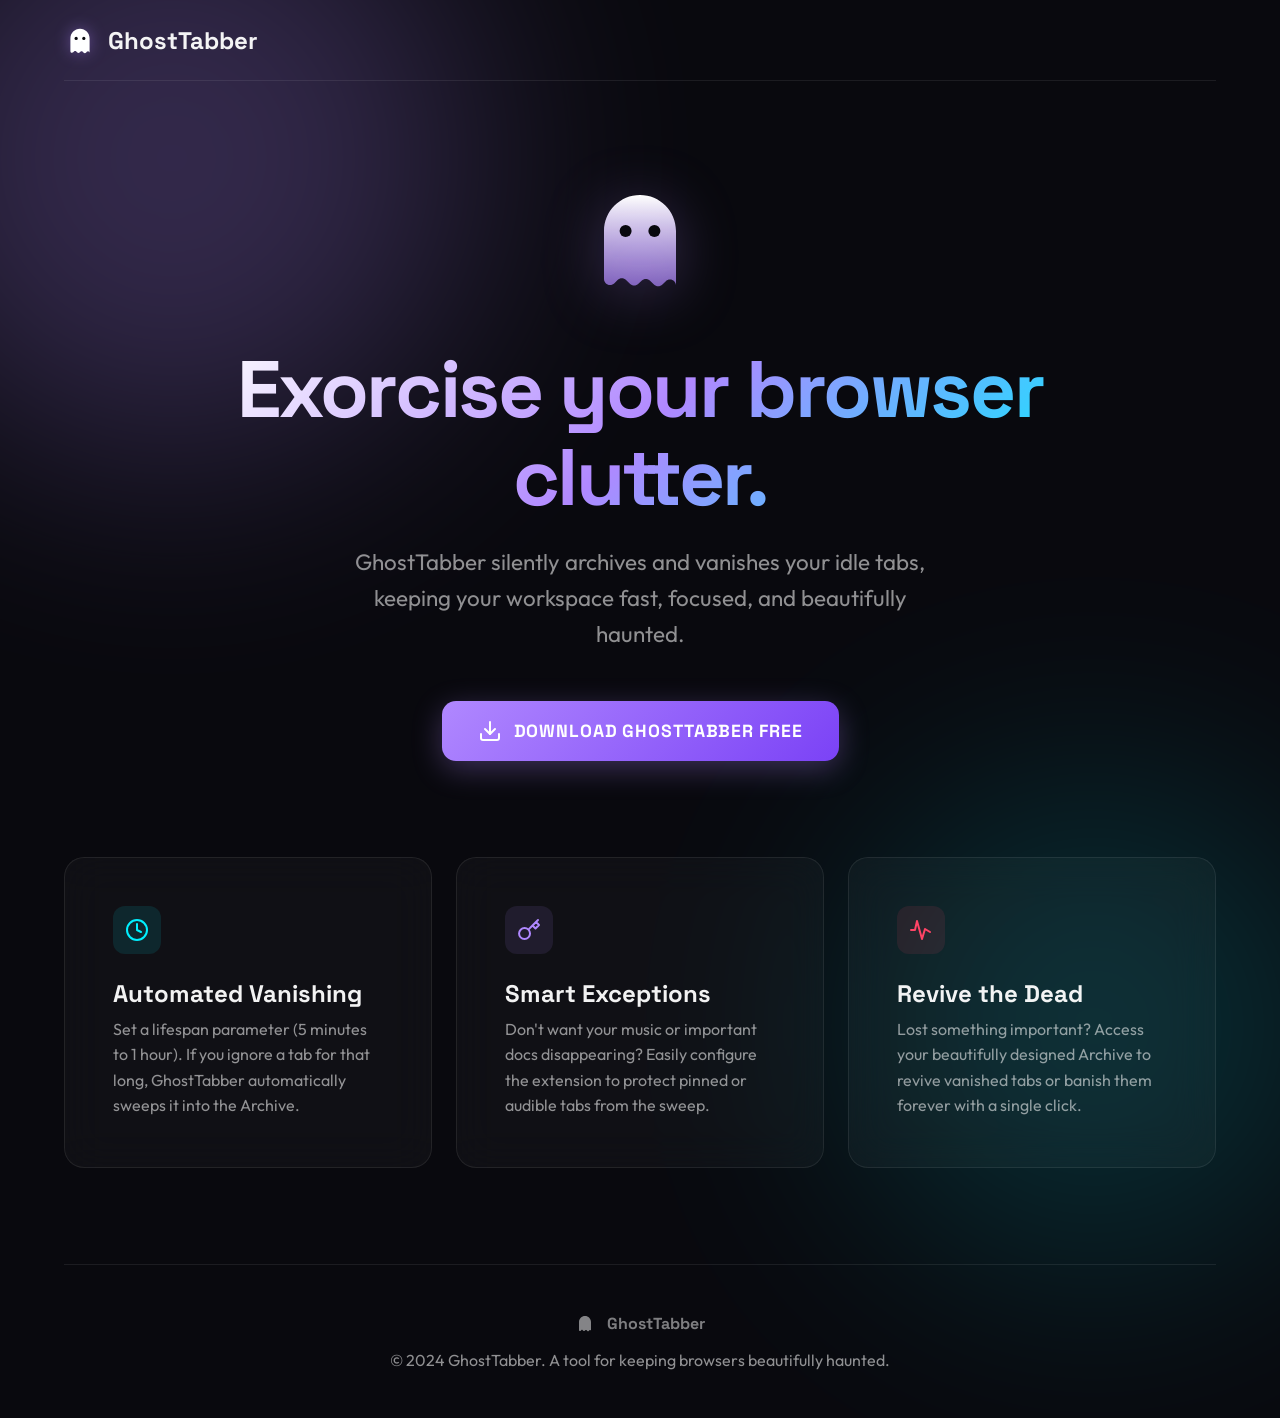
==== index.html @ ed9099f6 "initial commit" ====
<!DOCTYPE html>
<html lang="en">
<head>
    <meta charset="UTF-8">
    <meta name="viewport" content="width=device-width, initial-scale=1.0">
    <title>GhostTabber - Vanish Idle Tabs</title>
    <meta name="description" content="A beautifully eerie browser extension that automatically archives and closes inactive tabs to keep your workspace clean.">
    <link rel="preconnect" href="https://fonts.googleapis.com">
    <link rel="preconnect" href="https://fonts.gstatic.com" crossorigin>
    <link href="https://fonts.googleapis.com/css2?family=Outfit:wght@300;400;500;600&family=Space+Grotesk:wght@500;700&display=swap" rel="stylesheet">
    <style type="text/css">
        /* --- ETHEREAL DESIGN TOKENS --- */
        :root {
            --bg-void: #09090E;
            --ghost-glass: rgba(255, 255, 255, 0.03);
            --ghost-glass-hover: rgba(255, 255, 255, 0.08);
            --ghost-border: rgba(255, 255, 255, 0.08);

            --text-primary: rgba(255, 255, 255, 0.95);
            --text-secondary: rgba(255, 255, 255, 0.55);

            --glow-purple: #B088FF;
            --glow-cyan: #00F0FF;

            --space-xs: 0.5rem;
            --space-sm: 1rem;
            --space-md: 1.5rem;
            --space-lg: 3rem;
            --space-xl: 6rem;

            --transition-bounce: 0.4s cubic-bezier(0.175, 0.885, 0.32, 1.275);
            --transition-smooth: 0.3s ease;
        }

        /* --- BASE STYLES --- */
        * { box-sizing: border-box; margin: 0; padding: 0; }

        body {
            font-family: 'Outfit', sans-serif;
            background-color: var(--bg-void);
            color: var(--text-primary);
            min-height: 100vh;
            position: relative;
            overflow-x: hidden;
            -webkit-font-smoothing: antialiased;
        }

        /* --- AMBIENT BACKGROUND EFFECTS --- */
        .ambient-orb {
            position: absolute;
            border-radius: 50%;
            filter: blur(120px);
            opacity: 0.25;
            z-index: 0;
            pointer-events: none;
            animation: float-orb 15s infinite alternate ease-in-out;
        }
        .orb-1 {
            background: var(--glow-purple);
            width: 50vw; height: 50vw;
            max-width: 600px; max-height: 600px;
            top: -10%; left: -10%;
        }
        .orb-2 {
            background: var(--glow-cyan);
            width: 40vw; height: 40vw;
            max-width: 500px; max-height: 500px;
            bottom: 10%; right: -5%;
            animation-delay: -7s;
            opacity: 0.15;
        }

        @keyframes float-orb {
            0% { transform: translate(0, 0) scale(1); }
            100% { transform: translate(5vw, 5vw) scale(1.1); }
        }

        /* --- LAYOUT --- */
        .container {
            max-width: 1200px;
            margin: 0 auto;
            padding: 0 var(--space-md);
            position: relative;
            z-index: 1;
        }

        /* --- NAVBAR --- */
        nav {
            display: flex;
            justify-content: space-between;
            align-items: center;
            padding: var(--space-md) 0;
            border-bottom: 1px solid var(--ghost-border);
        }

        .logo {
            display: flex;
            align-items: center;
            gap: 12px;
            font-family: 'Space Grotesk', sans-serif;
            font-size: 1.5rem;
            font-weight: 700;
            text-decoration: none;
            color: var(--text-primary);
        }

        .logo svg {
            width: 32px;
            height: 32px;
            filter: drop-shadow(0 0 8px rgba(176, 136, 255, 0.4));
        }

        /* --- HERO SECTION --- */
        .hero {
            display: flex;
            flex-direction: column;
            align-items: center;
            text-align: center;
            padding: var(--space-xl) 0 var(--space-lg);
        }

        .hero-ghost {
            width: 120px;
            height: 120px;
            margin-bottom: var(--space-lg);
            animation: levitate 4s infinite ease-in-out;
            filter: drop-shadow(0 10px 30px rgba(176, 136, 255, 0.3));
        }

        @keyframes levitate {
            0%, 100% { transform: translateY(0); }
            50% { transform: translateY(-15px); }
        }

        .hero h1 {
            font-family: 'Space Grotesk', sans-serif;
            font-size: clamp(3rem, 8vw, 5rem);
            font-weight: 700;
            letter-spacing: -0.03em;
            line-height: 1.1;
            margin-bottom: var(--space-md);
            background: linear-gradient(135deg, #ffffff, var(--glow-purple), var(--glow-cyan));
            -webkit-background-clip: text;
            -webkit-text-fill-color: transparent;
            max-width: 900px;
        }

        .hero p {
            font-size: clamp(1.1rem, 3vw, 1.4rem);
            color: var(--text-secondary);
            max-width: 600px;
            margin-bottom: var(--space-lg);
            line-height: 1.6;
        }

        /* --- BUTTONS --- */
        .btn {
            display: inline-flex;
            align-items: center;
            justify-content: center;
            gap: 12px;
            padding: 18px 36px;
            font-family: 'Space Grotesk', sans-serif;
            font-size: 1.1rem;
            font-weight: 700;
            text-decoration: none;
            text-transform: uppercase;
            letter-spacing: 0.05em;
            border-radius: 14px;
            cursor: pointer;
            transition: var(--transition-bounce);
            outline: none;
            border: none;
        }

        .btn:active { transform: scale(0.95); }

        .btn-primary {
            background: linear-gradient(135deg, var(--glow-purple), #7b42f6);
            color: #fff;
            box-shadow: 0 8px 30px rgba(176, 136, 255, 0.3);
        }

        .btn-primary:hover {
            box-shadow: 0 12px 40px rgba(176, 136, 255, 0.5);
            transform: translateY(-4px);
        }

        .btn-secondary {
            background: var(--ghost-glass);
            border: 1px solid var(--ghost-border);
            color: var(--text-primary);
            padding: 12px 24px;
            font-size: 0.95rem;
            border-radius: 10px;
            backdrop-filter: blur(10px);
        }

        .btn-secondary:hover {
            background: var(--ghost-glass-hover);
            border-color: var(--glow-cyan);
            color: var(--glow-cyan);
        }

        /* --- FEATURES GRID --- */
        .features {
            padding: var(--space-lg) 0 var(--space-xl);
            display: grid;
            grid-template-columns: repeat(auto-fit, minmax(300px, 1fr));
            gap: var(--space-md);
        }

        .feature-card {
            background: var(--ghost-glass);
            border: 1px solid var(--ghost-border);
            border-radius: 20px;
            padding: var(--space-lg);
            backdrop-filter: blur(20px);
            -webkit-backdrop-filter: blur(20px);
            transition: var(--transition-smooth);
        }

        .feature-card:hover {
            background: var(--ghost-glass-hover);
            border-color: rgba(255, 255, 255, 0.15);
            transform: translateY(-5px);
            box-shadow: 0 15px 40px rgba(0, 0, 0, 0.3);
        }

        .feature-icon {
            width: 48px;
            height: 48px;
            margin-bottom: var(--space-md);
            color: var(--glow-cyan);
            background: rgba(0, 240, 255, 0.1);
            border-radius: 12px;
            display: flex;
            align-items: center;
            justify-content: center;
        }

        .feature-card h3 {
            font-family: 'Space Grotesk', sans-serif;
            font-size: 1.5rem;
            margin-bottom: var(--space-xs);
            color: var(--text-primary);
        }

        .feature-card p {
            color: var(--text-secondary);
            line-height: 1.6;
        }

        /* --- FOOTER --- */
        footer {
            border-top: 1px solid var(--ghost-border);
            padding: var(--space-lg) 0;
            text-align: center;
            color: var(--text-secondary);
        }

        .footer-content {
            display: flex;
            flex-direction: column;
            align-items: center;
            gap: var(--space-sm);
        }

        @media (max-width: 768px) {
            .hero { padding: var(--space-lg) 0; }
            .btn-primary { width: 100%; }
        }
    </style>
</head>
<body>

    <!-- Ambient Glow Background -->
    <div class="ambient-orb orb-1"></div>
    <div class="ambient-orb orb-2"></div>

    <div class="container">
        <!-- Navigation -->
        <nav>
            <a href="#" class="logo">
                <svg viewBox="0 0 100 100" fill="none" xmlns="http://www.w3.org/2000/svg">
                    <path d="M50 15C33.4315 15 20 28.4315 20 45V85C20 87.7614 22.2386 90 25 90C26.3807 90 27.7046 89.4518 28.6803 88.4761L31.3197 85.8368C33.2723 83.8841 36.4384 83.8841 38.391 85.8368L41.609 89.0547C43.5616 91.0074 46.7277 91.0074 48.6803 89.0547L51.3197 86.4154C53.2723 84.4628 56.4384 84.4628 58.391 86.4154L61.609 89.6333C63.5616 91.586 66.7277 91.586 68.6803 89.6333L71.3197 86.9939C72.2954 86.0182 73.6193 85.4701 75 85.4701C77.7614 85.4701 80 87.7086 80 90.4701V45C80 28.4315 66.5685 15 50 15Z" fill="#fff"/>
                    <circle cx="38" cy="45" r="5" fill="#09090E"/>
                    <circle cx="62" cy="45" r="5" fill="#09090E"/>
                </svg>
                GhostTabber
            </a>
            <!-- <a href="#install" class="btn btn-secondary">Add to Chrome</a> -->
        </nav>

        <!-- Hero Section -->
        <section class="hero">
            <svg class="hero-ghost" viewBox="0 0 100 100" fill="none" xmlns="http://www.w3.org/2000/svg">
                <path d="M50 15C33.4315 15 20 28.4315 20 45V85C20 87.7614 22.2386 90 25 90C26.3807 90 27.7046 89.4518 28.6803 88.4761L31.3197 85.8368C33.2723 83.8841 36.4384 83.8841 38.391 85.8368L41.609 89.0547C43.5616 91.0074 46.7277 91.0074 48.6803 89.0547L51.3197 86.4154C53.2723 84.4628 56.4384 84.4628 58.391 86.4154L61.609 89.6333C63.5616 91.586 66.7277 91.586 68.6803 89.6333L71.3197 86.9939C72.2954 86.0182 73.6193 85.4701 75 85.4701C77.7614 85.4701 80 87.7086 80 90.4701V45C80 28.4315 66.5685 15 50 15Z" fill="url(#ghost-grad)"/>
                <circle cx="38" cy="45" r="5" fill="#09090E"/>
                <circle cx="62" cy="45" r="5" fill="#09090E"/>
                <defs>
                    <linearGradient id="ghost-grad" x1="50" y1="15" x2="50" y2="90" gradientUnits="userSpaceOnUse">
                        <stop stop-color="#FFFFFF"/>
                        <stop offset="1" stop-color="#B088FF" stop-opacity="0.7"/>
                    </linearGradient>
                </defs>
            </svg>

            <h1>Exorcise your browser clutter.</h1>
            <p>GhostTabber silently archives and vanishes your idle tabs, keeping your workspace fast, focused, and beautifully haunted.</p>

            <a href="./ghost-tabber.zip" class="btn btn-primary" id="install" download="ghost-tabber.zip">
                <svg width="24" height="24" viewBox="0 0 24 24" fill="none" stroke="currentColor" stroke-width="2" stroke-linecap="round" stroke-linejoin="round">
                    <path d="M21 15v4a2 2 0 0 1-2 2H5a2 2 0 0 1-2-2v-4"></path>
                    <polyline points="7 10 12 15 17 10"></polyline>
                    <line x1="12" y1="15" x2="12" y2="3"></line>
                </svg>
                Download GhostTabber Free
            </a>
        </section>

        <!-- Features Grid -->
        <section class="features">
            <div class="feature-card">
                <div class="feature-icon">
                    <svg width="24" height="24" viewBox="0 0 24 24" fill="none" stroke="currentColor" stroke-width="2" stroke-linecap="round" stroke-linejoin="round">
                        <circle cx="12" cy="12" r="10"></circle>
                        <polyline points="12 6 12 12 16 14"></polyline>
                    </svg>
                </div>
                <h3>Automated Vanishing</h3>
                <p>Set a lifespan parameter (5 minutes to 1 hour). If you ignore a tab for that long, GhostTabber automatically sweeps it into the Archive.</p>
            </div>

            <div class="feature-card">
                <div class="feature-icon" style="color: var(--glow-purple); background: rgba(176, 136, 255, 0.1);">
                    <svg width="24" height="24" viewBox="0 0 24 24" fill="none" stroke="currentColor" stroke-width="2" stroke-linecap="round" stroke-linejoin="round">
                        <path d="M21 2l-2 2m-7.61 7.61a5.5 5.5 0 1 1-7.778 7.778 5.5 5.5 0 0 1 7.777-7.777zm0 0L15.5 7.5m0 0l3 3L22 7l-3-3m-3.5 3.5L19 4"></path>
                    </svg>
                </div>
                <h3>Smart Exceptions</h3>
                <p>Don't want your music or important docs disappearing? Easily configure the extension to protect pinned or audible tabs from the sweep.</p>
            </div>

            <div class="feature-card">
                <div class="feature-icon" style="color: #FF4466; background: rgba(255, 68, 102, 0.1);">
                    <svg width="24" height="24" viewBox="0 0 24 24" fill="none" stroke="currentColor" stroke-width="2" stroke-linecap="round" stroke-linejoin="round">
                        <path d="M2 12h4l2-9 5 18 3-10 5 3"></path>
                    </svg>
                </div>
                <h3>Revive the Dead</h3>
                <p>Lost something important? Access your beautifully designed Archive to revive vanished tabs or banish them forever with a single click.</p>
            </div>
        </section>

        <!-- Footer -->
        <footer>
            <div class="footer-content">
                <div class="logo">
                    <svg viewBox="0 0 100 100" fill="none" style="width: 20px; height: 20px; filter: none; opacity: 0.5;">
                        <path d="M50 15C33.4315 15 20 28.4315 20 45V85C20 87.7614 22.2386 90 25 90C26.3807 90 27.7046 89.4518 28.6803 88.4761L31.3197 85.8368C33.2723 83.8841 36.4384 83.8841 38.391 85.8368L41.609 89.0547C43.5616 91.0074 46.7277 91.0074 48.6803 89.0547L51.3197 86.4154C53.2723 84.4628 56.4384 84.4628 58.391 86.4154L61.609 89.6333C63.5616 91.586 66.7277 91.586 68.6803 89.6333L71.3197 86.9939C72.2954 86.0182 73.6193 85.4701 75 85.4701C77.7614 85.4701 80 87.7086 80 90.4701V45C80 28.4315 66.5685 15 50 15Z" fill="#fff"/>
                    </svg>
                    <span style="font-size: 1rem; opacity: 0.5;">GhostTabber</span>
                </div>
                <p>&copy; 2024 GhostTabber. A tool for keeping browsers beautifully haunted.</p>
            </div>
        </footer>
    </div>
</body>
</html>
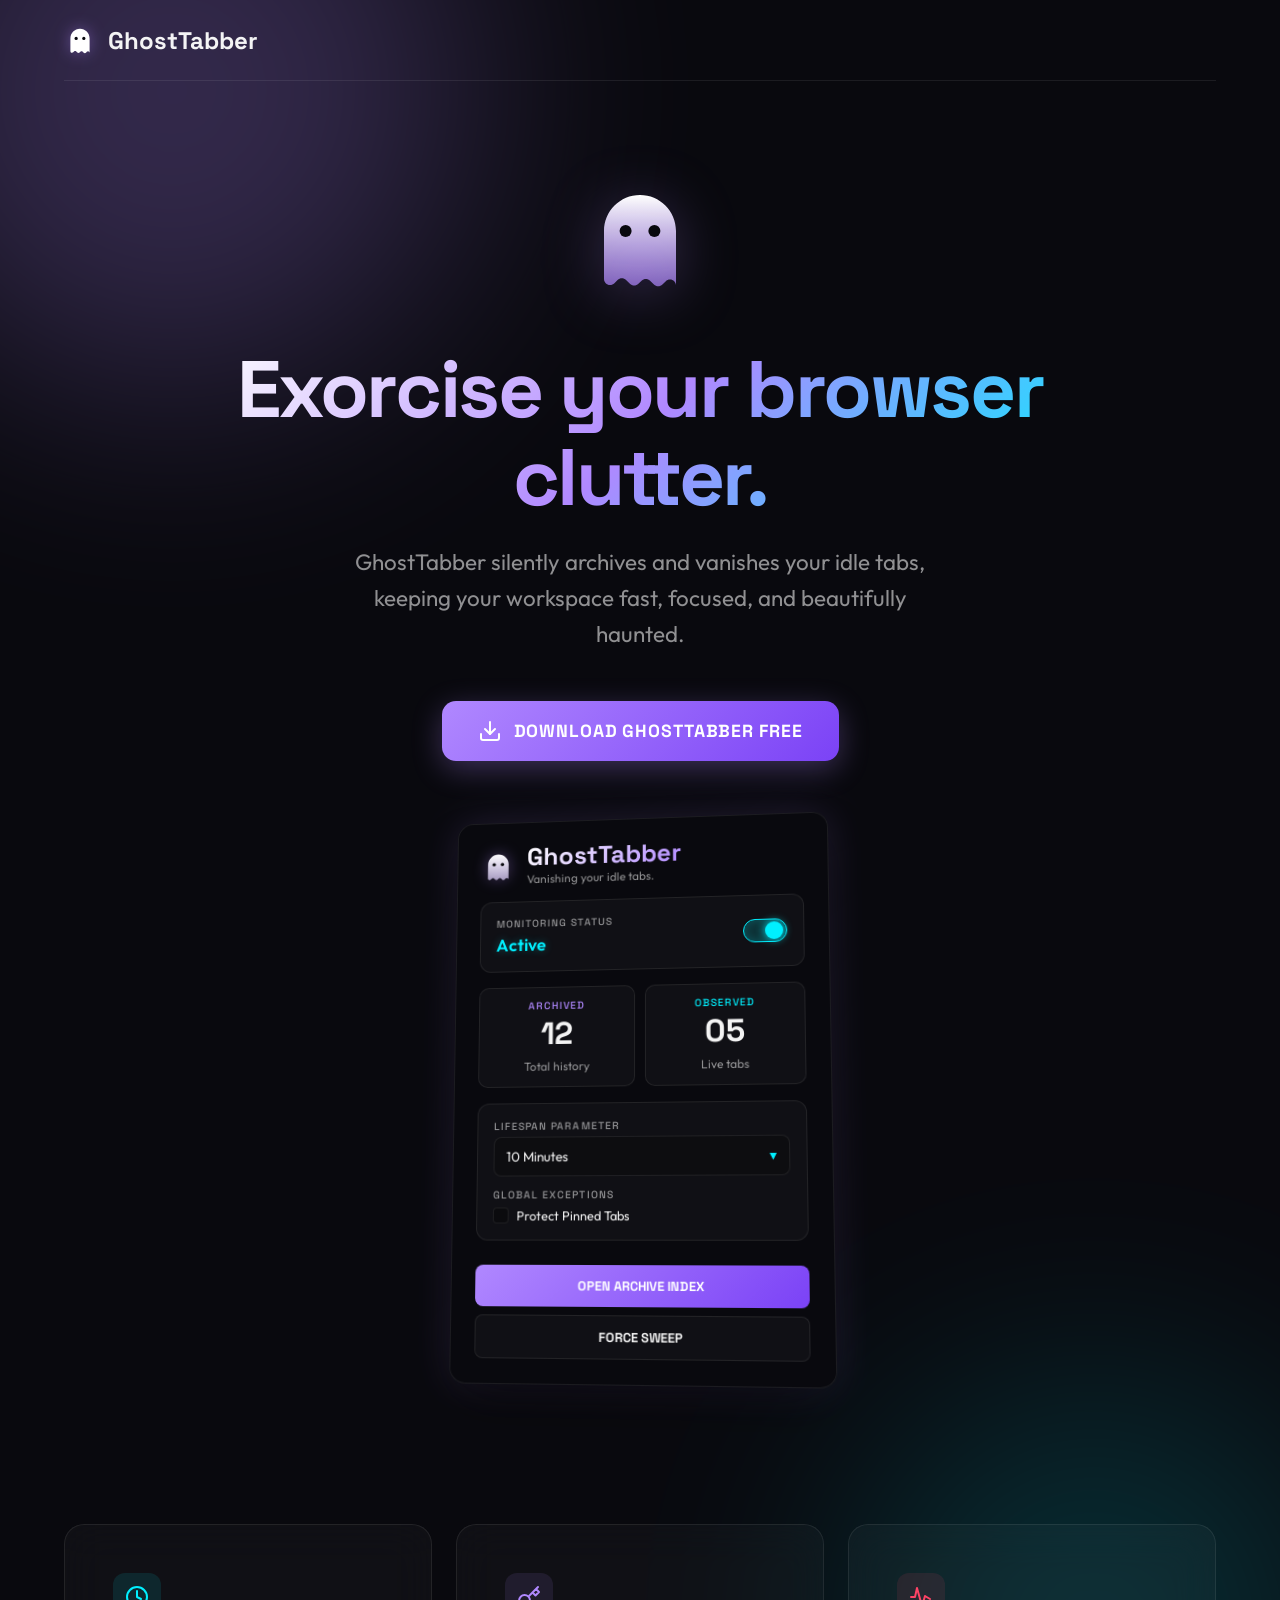
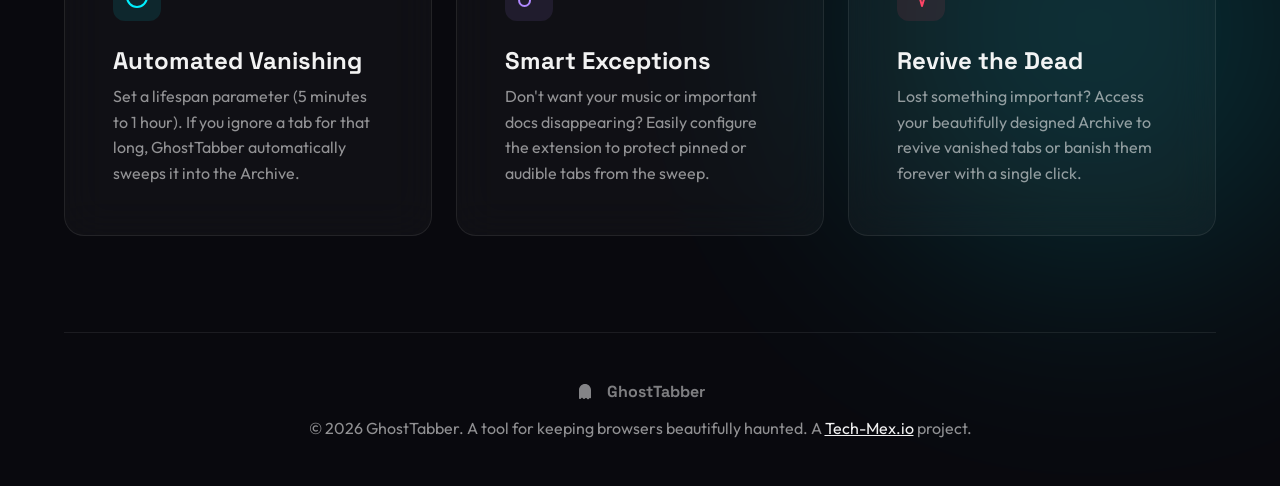
==== commit a2f3eba3: "update homepage" ====
--- a/index.html
+++ b/index.html
@@ -91,6 +91,10 @@
             align-items: center;
             padding: var(--space-md) 0;
             border-bottom: 1px solid var(--ghost-border);
+        }
+
+        a {
+            color: var(--text-primary);
         }
 
         .logo {
@@ -202,6 +206,69 @@
             color: var(--glow-cyan);
         }
 
+        /* --- PREVIEW SHOWCASE --- */
+        .preview-section {
+            display: flex;
+            justify-content: center;
+            padding: 0 0 var(--space-xl);
+            perspective: 1000px;
+        }
+
+        .mockup-wrapper {
+            position: relative;
+            transform: rotateX(5deg) rotateY(-5deg);
+            transition: transform 0.5s ease;
+            animation: float-mockup 6s infinite ease-in-out;
+        }
+
+        .mockup-wrapper:hover {
+            transform: rotateX(0) rotateY(0) scale(1.02);
+            animation-play-state: paused;
+        }
+
+        @keyframes float-mockup {
+            0%, 100% { transform: translateY(0) rotateX(4deg) rotateY(-4deg); }
+            50% { transform: translateY(-15px) rotateX(6deg) rotateY(-2deg); }
+        }
+
+        .mockup-popup {
+            width: 380px;
+            background: rgba(9, 9, 14, 0.85);
+            border: 1px solid var(--ghost-border);
+            border-radius: 16px;
+            padding: var(--space-md);
+            backdrop-filter: blur(25px);
+            -webkit-backdrop-filter: blur(25px);
+            box-shadow: 0 25px 50px -12px rgba(0, 0, 0, 0.5), 0 0 40px rgba(176, 136, 255, 0.15);
+            display: flex;
+            flex-direction: column;
+            gap: 16px;
+            text-align: left;
+        }
+
+        .mockup-header { display: flex; align-items: center; gap: 12px; }
+        .mockup-header svg { width: 36px; height: 36px; filter: drop-shadow(0 0 8px rgba(176,136,255,0.4)); }
+        .mockup-h1 { font-family: 'Space Grotesk', sans-serif; font-size: 1.6rem; font-weight: 700; background: linear-gradient(135deg, #fff, var(--glow-purple)); -webkit-background-clip: text; -webkit-text-fill-color: transparent; line-height: 1; margin-bottom: 2px;}
+        .mockup-caption { font-size: 0.75rem; color: var(--text-secondary); }
+
+        .mockup-glass-panel { background: var(--ghost-glass); border: 1px solid var(--ghost-border); border-radius: 12px; padding: 16px; }
+        .mockup-status-row { display: flex; justify-content: space-between; align-items: center; }
+
+        .mockup-label { font-family: 'Space Grotesk', sans-serif; font-size: 0.65rem; text-transform: uppercase; letter-spacing: 0.1em; color: var(--text-secondary); font-weight: 500; display: block; margin-bottom: 4px; }
+        .mockup-status-text { font-size: 1.1rem; font-weight: 600; color: var(--glow-cyan); text-shadow: 0 0 10px rgba(0,240,255,0.3); }
+
+        .mockup-stats-grid { display: grid; grid-template-columns: 1fr 1fr; gap: 10px; }
+        .mockup-stat-card { background: var(--ghost-glass); border: 1px solid var(--ghost-border); border-radius: 10px; padding: 12px; text-align: center; }
+        .mockup-stat-value { font-family: 'Space Grotesk', sans-serif; font-size: 2rem; font-weight: 700; line-height: 1; margin: 6px 0; color: var(--text-primary); }
+
+        .mockup-toggle { width: 44px; height: 24px; background: rgba(0, 240, 255, 0.15); border: 1px solid var(--glow-cyan); border-radius: 30px; position: relative; box-shadow: inset 0 0 10px rgba(0,240,255,0.2); }
+        .mockup-toggle::after { content: ''; position: absolute; right: 3px; top: 2px; width: 18px; height: 18px; background: var(--glow-cyan); border-radius: 50%; box-shadow: 0 0 10px var(--glow-cyan); }
+
+        .mockup-actions { display: flex; flex-direction: column; gap: 8px; margin-top: 8px; }
+        .mockup-btn { padding: 12px; border-radius: 8px; font-family: 'Space Grotesk', sans-serif; font-size: 0.8rem; font-weight: 700; text-transform: uppercase; text-align: center; }
+        .mockup-btn-primary { background: linear-gradient(135deg, var(--glow-purple), #7b42f6); color: #fff; }
+        .mockup-btn-secondary { background: var(--ghost-glass); border: 1px solid var(--ghost-border); color: var(--text-primary); }
+
         /* --- FEATURES GRID --- */
         .features {
             padding: var(--space-lg) 0 var(--space-xl);
@@ -309,7 +376,7 @@
             <h1>Exorcise your browser clutter.</h1>
             <p>GhostTabber silently archives and vanishes your idle tabs, keeping your workspace fast, focused, and beautifully haunted.</p>
 
-            <a href="./ghost-tabber.zip" class="btn btn-primary" id="install" download="ghost-tabber.zip">
+            <a href="./ghost-tabber.zip" download="/ghost-tabber.zip" class="btn btn-primary" id="install">
                 <svg width="24" height="24" viewBox="0 0 24 24" fill="none" stroke="currentColor" stroke-width="2" stroke-linecap="round" stroke-linejoin="round">
                     <path d="M21 15v4a2 2 0 0 1-2 2H5a2 2 0 0 1-2-2v-4"></path>
                     <polyline points="7 10 12 15 17 10"></polyline>
@@ -317,6 +384,70 @@
                 </svg>
                 Download GhostTabber Free
             </a>
+        </section>
+
+        <!-- Preview Showcase Section -->
+        <section class="preview-section">
+            <div class="mockup-wrapper">
+                <div class="mockup-popup">
+                    <div class="mockup-header">
+                        <svg viewBox="0 0 100 100" fill="none" xmlns="http://www.w3.org/2000/svg">
+                            <path d="M50 15C33.4315 15 20 28.4315 20 45V85C20 87.7614 22.2386 90 25 90C26.3807 90 27.7046 89.4518 28.6803 88.4761L31.3197 85.8368C33.2723 83.8841 36.4384 83.8841 38.391 85.8368L41.609 89.0547C43.5616 91.0074 46.7277 91.0074 48.6803 89.0547L51.3197 86.4154C53.2723 84.4628 56.4384 84.4628 58.391 86.4154L61.609 89.6333C63.5616 91.586 66.7277 91.586 68.6803 89.6333L71.3197 86.9939C72.2954 86.0182 73.6193 85.4701 75 85.4701C77.7614 85.4701 80 87.7086 80 90.4701V45C80 28.4315 66.5685 15 50 15Z" fill="url(#mockup-ghost-grad)"/>
+                            <circle cx="38" cy="45" r="5" fill="#09090E"/>
+                            <circle cx="62" cy="45" r="5" fill="#09090E"/>
+                            <defs>
+                                <linearGradient id="mockup-ghost-grad" x1="50" y1="15" x2="50" y2="90" gradientUnits="userSpaceOnUse">
+                                    <stop stop-color="#FFFFFF"/>
+                                    <stop offset="1" stop-color="#E2D4FF" stop-opacity="0.7"/>
+                                </linearGradient>
+                            </defs>
+                        </svg>
+                        <div>
+                            <div class="mockup-h1">GhostTabber</div>
+                            <div class="mockup-caption">Vanishing your idle tabs.</div>
+                        </div>
+                    </div>
+
+                    <div class="mockup-glass-panel mockup-status-row">
+                        <div>
+                            <span class="mockup-label">Monitoring Status</span>
+                            <div class="mockup-status-text">Active</div>
+                        </div>
+                        <div class="mockup-toggle"></div>
+                    </div>
+
+                    <div class="mockup-stats-grid">
+                        <div class="mockup-stat-card">
+                            <span class="mockup-label" style="color: var(--glow-purple)">Archived</span>
+                            <div class="mockup-stat-value">12</div>
+                            <span class="mockup-caption">Total history</span>
+                        </div>
+                        <div class="mockup-stat-card">
+                            <span class="mockup-label" style="color: var(--glow-cyan)">Observed</span>
+                            <div class="mockup-stat-value">05</div>
+                            <span class="mockup-caption">Live tabs</span>
+                        </div>
+                    </div>
+
+                    <div class="mockup-glass-panel">
+                        <span class="mockup-label">Lifespan Parameter</span>
+                        <div style="background: rgba(0,0,0,0.2); border: 1px solid var(--ghost-border); border-radius: 8px; padding: 10px 12px; font-size: 0.85rem; display: flex; justify-content: space-between; margin-bottom: 12px;">
+                            10 Minutes
+                            <span style="color: var(--glow-cyan);">▾</span>
+                        </div>
+                        <span class="mockup-label">Global Exceptions</span>
+                        <div style="font-size: 0.8rem; display: flex; align-items: center; gap: 8px; color: var(--text-primary); margin-top: 6px;">
+                            <div style="width: 16px; height: 16px; background: rgba(0,0,0,0.3); border: 1px solid var(--ghost-border); border-radius: 4px;"></div>
+                            Protect Pinned Tabs
+                        </div>
+                    </div>
+
+                    <div class="mockup-actions">
+                        <div class="mockup-btn mockup-btn-primary">Open Archive Index</div>
+                        <div class="mockup-btn mockup-btn-secondary">Force Sweep</div>
+                    </div>
+                </div>
+            </div>
         </section>
 
         <!-- Features Grid -->
@@ -362,7 +493,7 @@
                     </svg>
                     <span style="font-size: 1rem; opacity: 0.5;">GhostTabber</span>
                 </div>
-                <p>&copy; 2024 GhostTabber. A tool for keeping browsers beautifully haunted.</p>
+                <p>&copy; 2026 GhostTabber. A tool for keeping browsers beautifully haunted. A <a href="https://www.tech-mex.io" target="_blank">Tech-Mex.io</a> project.</p>
             </div>
         </footer>
     </div>
